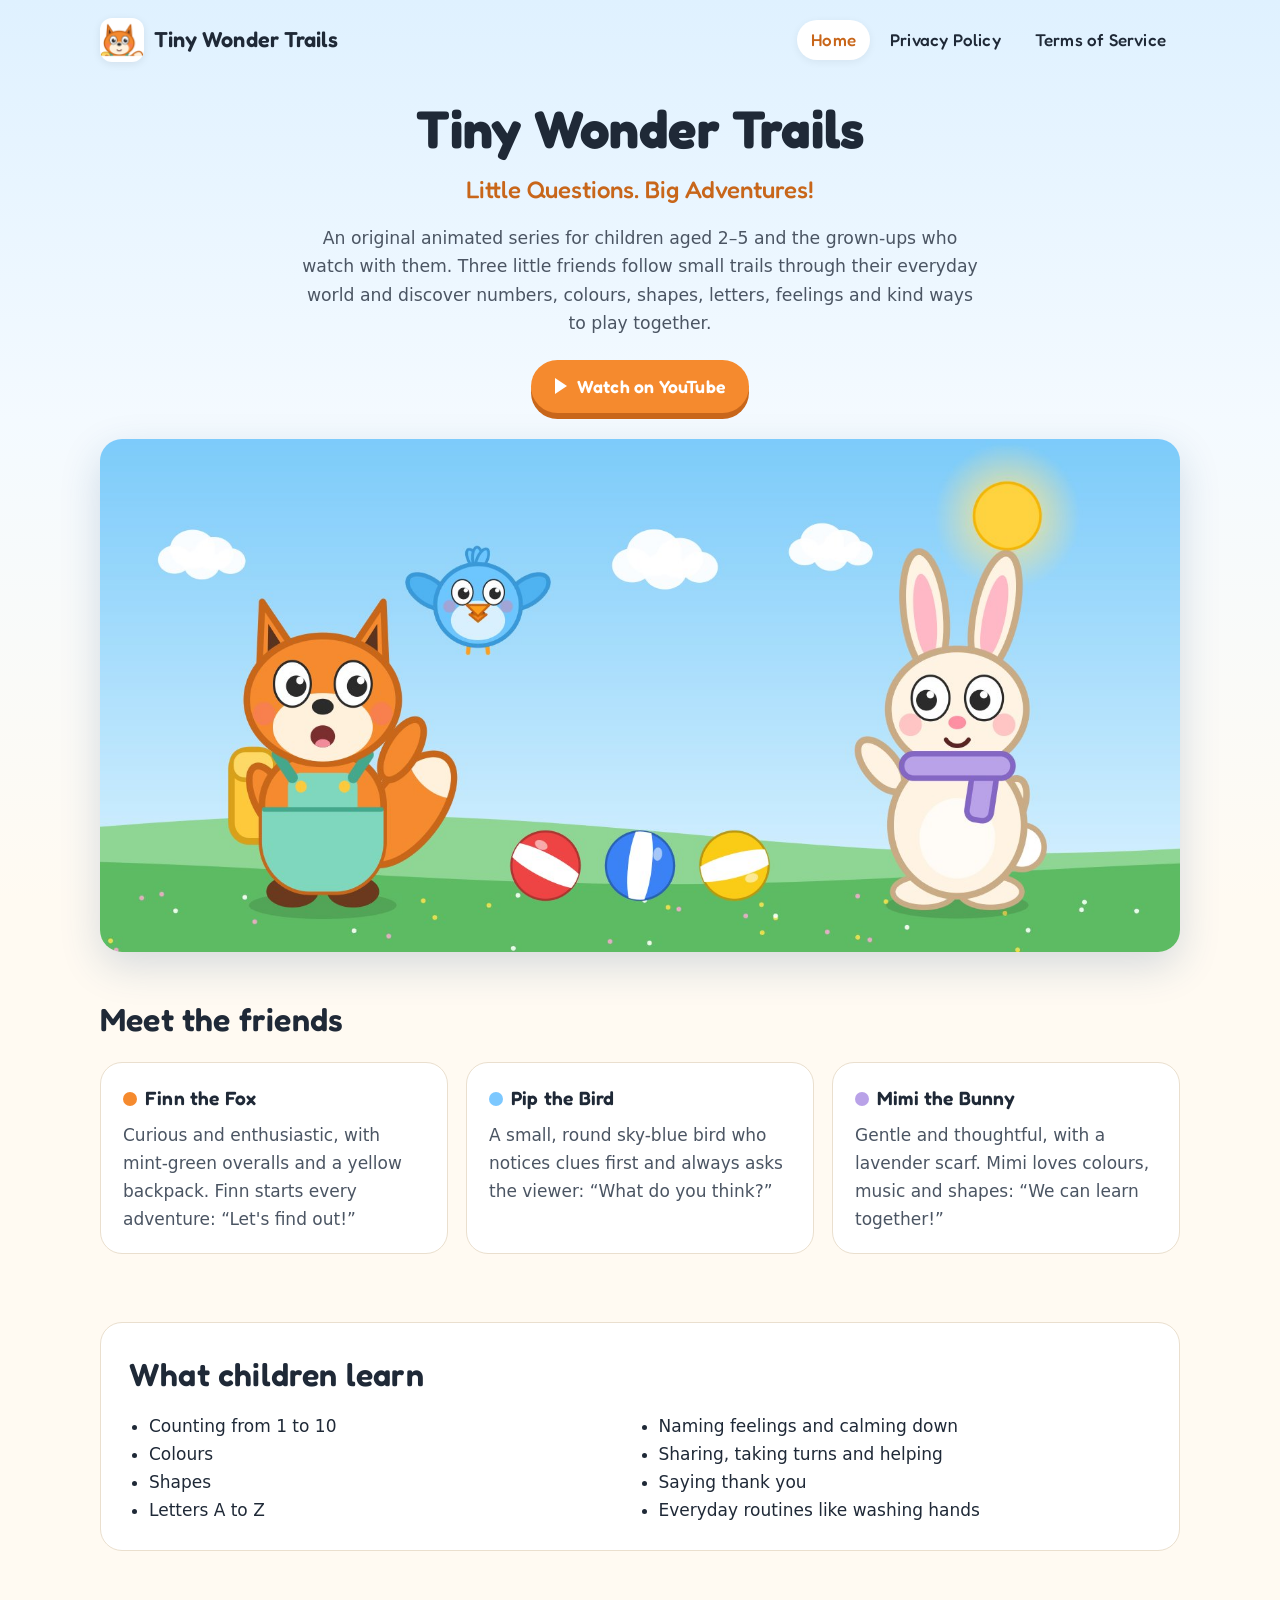
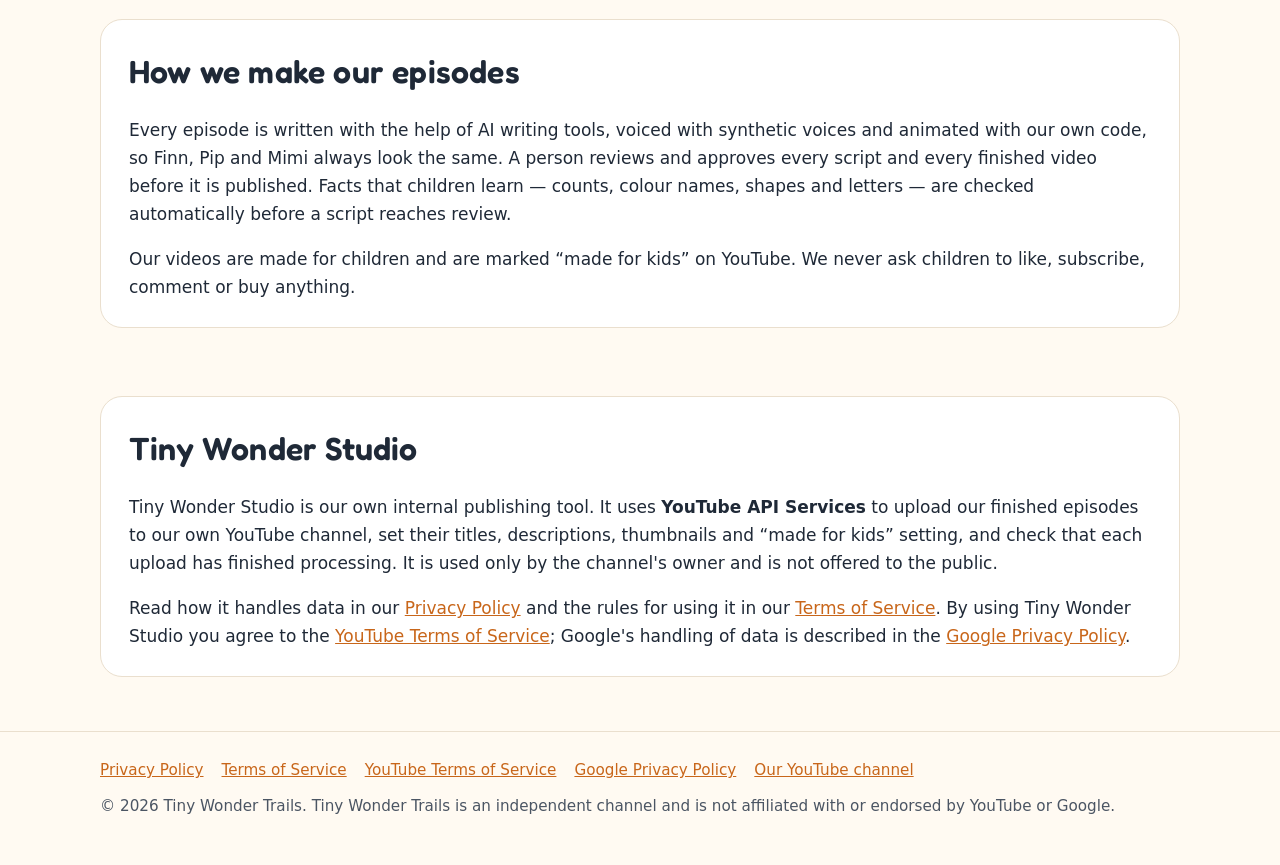
==== index.html @ 5b2956e0 "Tiny Wonder Trails website: home, privacy policy, terms of service Co-Authored-By: Claude Opus 5.5 <" ====
<!doctype html>
<html lang="en">
<head>
  <meta charset="utf-8">
  <meta name="viewport" content="width=device-width, initial-scale=1">
  <title>Tiny Wonder Trails — Little Questions. Big Adventures!</title>
  <meta name="description" content="Tiny Wonder Trails is an original animated series for children aged 2–5. Finn the Fox, Pip the Bird and Mimi the Bunny explore numbers, colours, shapes, letters, feelings and kindness.">
  <link rel="icon" type="image/png" href="img/favicon-32.png">
  <link rel="apple-touch-icon" href="img/icon-180.png">
  <link rel="stylesheet" href="style.css">
</head>
<body>
  <header class="site-header">
    <div class="wrap">
      <a class="brand" href="./"><img src="img/icon-180.png" alt="">Tiny Wonder Trails</a>
      <nav aria-label="Main">
        <a href="./" aria-current="page">Home</a>
        <a href="privacy.html">Privacy Policy</a>
        <a href="terms.html">Terms of Service</a>
      </nav>
    </div>
  </header>

  <main>
    <section class="hero">
      <div class="wrap">
        <h1>Tiny Wonder Trails</h1>
        <p class="tagline">Little Questions. Big Adventures!</p>
        <p class="lead">An original animated series for children aged 2–5 and the grown-ups who watch with them.
          Three little friends follow small trails through their everyday world and discover numbers, colours,
          shapes, letters, feelings and kind ways to play together.</p>
        <a class="button" href="https://www.youtube.com/channel/UCV4eer0ZfYjGagVnBDitxRQ" rel="noopener">
          <span class="play" aria-hidden="true"></span> Watch on YouTube
        </a>
        <div class="hero-art">
          <img src="img/hero.jpg" width="1600" height="760"
               alt="Finn the Fox, Pip the Bird and Mimi the Bunny waving in a sunny park next to a red, a blue and a yellow ball">
        </div>
      </div>
    </section>

    <section>
      <div class="wrap">
        <h2>Meet the friends</h2>
        <div class="cards">
          <div class="card">
            <h3><span class="dot" style="background:var(--fox)"></span>Finn the Fox</h3>
            <p>Curious and enthusiastic, with mint-green overalls and a yellow backpack. Finn starts every adventure: “Let's find out!”</p>
          </div>
          <div class="card">
            <h3><span class="dot" style="background:var(--sky-deep)"></span>Pip the Bird</h3>
            <p>A small, round sky-blue bird who notices clues first and always asks the viewer: “What do you think?”</p>
          </div>
          <div class="card">
            <h3><span class="dot" style="background:var(--lavender)"></span>Mimi the Bunny</h3>
            <p>Gentle and thoughtful, with a lavender scarf. Mimi loves colours, music and shapes: “We can learn together!”</p>
          </div>
        </div>
      </div>
    </section>

    <section>
      <div class="wrap panel">
        <h2>What children learn</h2>
        <ul class="learn">
          <li>Counting from 1 to 10</li>
          <li>Colours</li>
          <li>Shapes</li>
          <li>Letters A to Z</li>
          <li>Naming feelings and calming down</li>
          <li>Sharing, taking turns and helping</li>
          <li>Saying thank you</li>
          <li>Everyday routines like washing hands</li>
        </ul>
      </div>
    </section>

    <section>
      <div class="wrap panel">
        <h2>How we make our episodes</h2>
        <p>Every episode is written with the help of AI writing tools, voiced with synthetic voices and animated
          with our own code, so Finn, Pip and Mimi always look the same. A person reviews and approves every script
          and every finished video before it is published. Facts that children learn — counts, colour names, shapes
          and letters — are checked automatically before a script reaches review.</p>
        <p>Our videos are made for children and are marked “made for kids” on YouTube. We never ask children to
          like, subscribe, comment or buy anything.</p>
      </div>
    </section>

    <section id="studio">
      <div class="wrap panel">
        <h2>Tiny Wonder Studio</h2>
        <p>Tiny Wonder Studio is our own internal publishing tool. It uses <strong>YouTube API Services</strong>
          to upload our finished episodes to our own YouTube channel, set their titles, descriptions, thumbnails and
          “made for kids” setting, and check that each upload has finished processing. It is used only by the
          channel's owner and is not offered to the public.</p>
        <p>Read how it handles data in our <a href="privacy.html">Privacy Policy</a> and the rules for using it in our
          <a href="terms.html">Terms of Service</a>. By using Tiny Wonder Studio you agree to the
          <a href="https://www.youtube.com/t/terms" rel="noopener">YouTube Terms of Service</a>; Google's handling of data
          is described in the <a href="http://www.google.com/policies/privacy" rel="noopener">Google Privacy Policy</a>.</p>
      </div>
    </section>
  </main>

  <footer class="site-footer">
    <div class="wrap">
      <div class="links">
        <a href="privacy.html">Privacy Policy</a>
        <a href="terms.html">Terms of Service</a>
        <a href="https://www.youtube.com/t/terms" rel="noopener">YouTube Terms of Service</a>
        <a href="http://www.google.com/policies/privacy" rel="noopener">Google Privacy Policy</a>
        <a href="https://www.youtube.com/channel/UCV4eer0ZfYjGagVnBDitxRQ" rel="noopener">Our YouTube channel</a>
      </div>
      <p>© 2026 Tiny Wonder Trails. Tiny Wonder Trails is an independent channel and is not affiliated with or endorsed by YouTube or Google.</p>
    </div>
  </footer>
</body>
</html>
---- style.css ----
/* Tiny Wonder Trails — static site. No external requests: fonts and images are self-hosted. */
@font-face {
  font-family: "Fredoka";
  src: url("fonts/Fredoka.ttf") format("truetype");
  font-weight: 300 700;
  font-display: swap;
}

:root {
  --sky: #dff1ff;
  --sky-deep: #7cc8ff;
  --cream: #fffaf2;
  --ink: #1f2937;
  --ink-soft: #4b5563;
  --fox: #f58a2e;
  --fox-deep: #c8661a;
  --mint: #7fd8be;
  --lavender: #b9a2e8;
  --bird: #3a9ad9;
  --line: #eadfce;
  --radius: 22px;
}

* { box-sizing: border-box; }

html { -webkit-text-size-adjust: 100%; background: var(--cream); }

body {
  margin: 0;
  min-height: 100vh;
  background: linear-gradient(180deg, var(--sky) 0, #f4faff 420px, var(--cream) 900px) no-repeat;
  color: var(--ink);
  font: 17px/1.65 system-ui, -apple-system, "Segoe UI", Roboto, Ubuntu, sans-serif;
}

h1, h2, h3, .brand, .button, nav a {
  font-family: "Fredoka", system-ui, sans-serif;
  letter-spacing: 0.2px;
}

h1 { font-size: clamp(2.1rem, 5vw, 3.3rem); line-height: 1.1; margin: 0 0 12px; font-weight: 700; }
h2 { font-size: clamp(1.5rem, 3.2vw, 2rem); margin: 0 0 10px; font-weight: 600; }
h3 { font-size: 1.2rem; margin: 18px 0 6px; font-weight: 600; }

a { color: var(--fox-deep); }
a:hover { color: var(--fox); }

.wrap { width: min(1080px, 100% - 32px); margin-inline: auto; }

/* header */
.site-header { padding: 18px 0; }
.site-header .wrap { display: flex; align-items: center; justify-content: space-between; gap: 16px; flex-wrap: wrap; }
.brand { display: flex; align-items: center; gap: 10px; text-decoration: none; color: var(--ink); font-size: 1.35rem; font-weight: 600; }
.brand img { width: 44px; height: 44px; border-radius: 12px; background: #fff; box-shadow: 0 2px 8px rgb(0 0 0 / 0.08); }
nav { display: flex; gap: 6px; flex-wrap: wrap; }
nav a { text-decoration: none; color: var(--ink); padding: 6px 14px; border-radius: 999px; font-weight: 500; }
nav a:hover, nav a[aria-current="page"] { background: #fff; color: var(--fox-deep); box-shadow: 0 2px 8px rgb(0 0 0 / 0.06); }

/* hero */
.hero { padding: 20px 0 8px; text-align: center; }
.tagline { font-family: "Fredoka", system-ui, sans-serif; color: var(--fox-deep); font-size: clamp(1.15rem, 2.6vw, 1.5rem); font-weight: 500; margin: 0 0 14px; }
.lead { max-width: 680px; margin: 0 auto 22px; color: var(--ink-soft); font-size: 1.08rem; }
.hero-art { margin: 26px auto 0; border-radius: var(--radius); overflow: hidden; box-shadow: 0 14px 40px rgb(30 80 130 / 0.18); }
.hero-art img { display: block; width: 100%; height: auto; }

.button {
  display: inline-flex; align-items: center; gap: 10px;
  background: var(--fox); color: #fff; text-decoration: none;
  padding: 12px 24px; border-radius: 999px; font-weight: 600; font-size: 1.1rem;
  box-shadow: 0 6px 0 var(--fox-deep);
  transition: transform 0.12s ease, box-shadow 0.12s ease;
}
.button:hover { color: #fff; transform: translateY(2px); box-shadow: 0 4px 0 var(--fox-deep); }
.play { width: 0; height: 0; border-left: 12px solid #fff; border-top: 8px solid transparent; border-bottom: 8px solid transparent; }

/* sections */
section { padding: 34px 0; }
.cards { display: grid; grid-template-columns: repeat(auto-fit, minmax(230px, 1fr)); gap: 18px; margin-top: 16px; }
.card { background: #fff; border: 1px solid var(--line); border-radius: var(--radius); padding: 20px 22px; }
.card h3 { margin-top: 0; }
.card p { margin: 0; color: var(--ink-soft); }
.dot { display: inline-block; width: 14px; height: 14px; border-radius: 50%; margin-right: 8px; vertical-align: -1px; }

.panel { background: #fff; border: 1px solid var(--line); border-radius: var(--radius); padding: 26px 28px; }
.panel p:last-child { margin-bottom: 0; }

ul.learn { columns: 2 220px; padding-left: 20px; margin: 10px 0 0; }

/* legal pages */
.doc { background: #fff; border: 1px solid var(--line); border-radius: var(--radius); padding: clamp(22px, 4vw, 44px); margin: 10px auto 30px; }
.doc h2 { margin-top: 30px; font-size: 1.45rem; }
.doc h2:first-of-type { margin-top: 18px; }
.doc .meta { color: var(--ink-soft); margin-top: 0; }
.doc li { margin-bottom: 6px; }
.note { background: #f3fbf8; border-left: 5px solid var(--mint); padding: 12px 16px; border-radius: 10px; }
code { background: #f5efe6; padding: 1px 6px; border-radius: 6px; font-size: 0.95em; }

/* footer */
.site-footer { border-top: 1px solid var(--line); margin-top: 20px; padding: 26px 0 40px; color: var(--ink-soft); font-size: 0.95rem; }
.site-footer .links { display: flex; flex-wrap: wrap; gap: 6px 18px; margin-bottom: 10px; }
.site-footer p { margin: 6px 0; }

@media (max-width: 560px) {
  body { font-size: 16px; }
  .panel, .card { padding: 18px; }
}
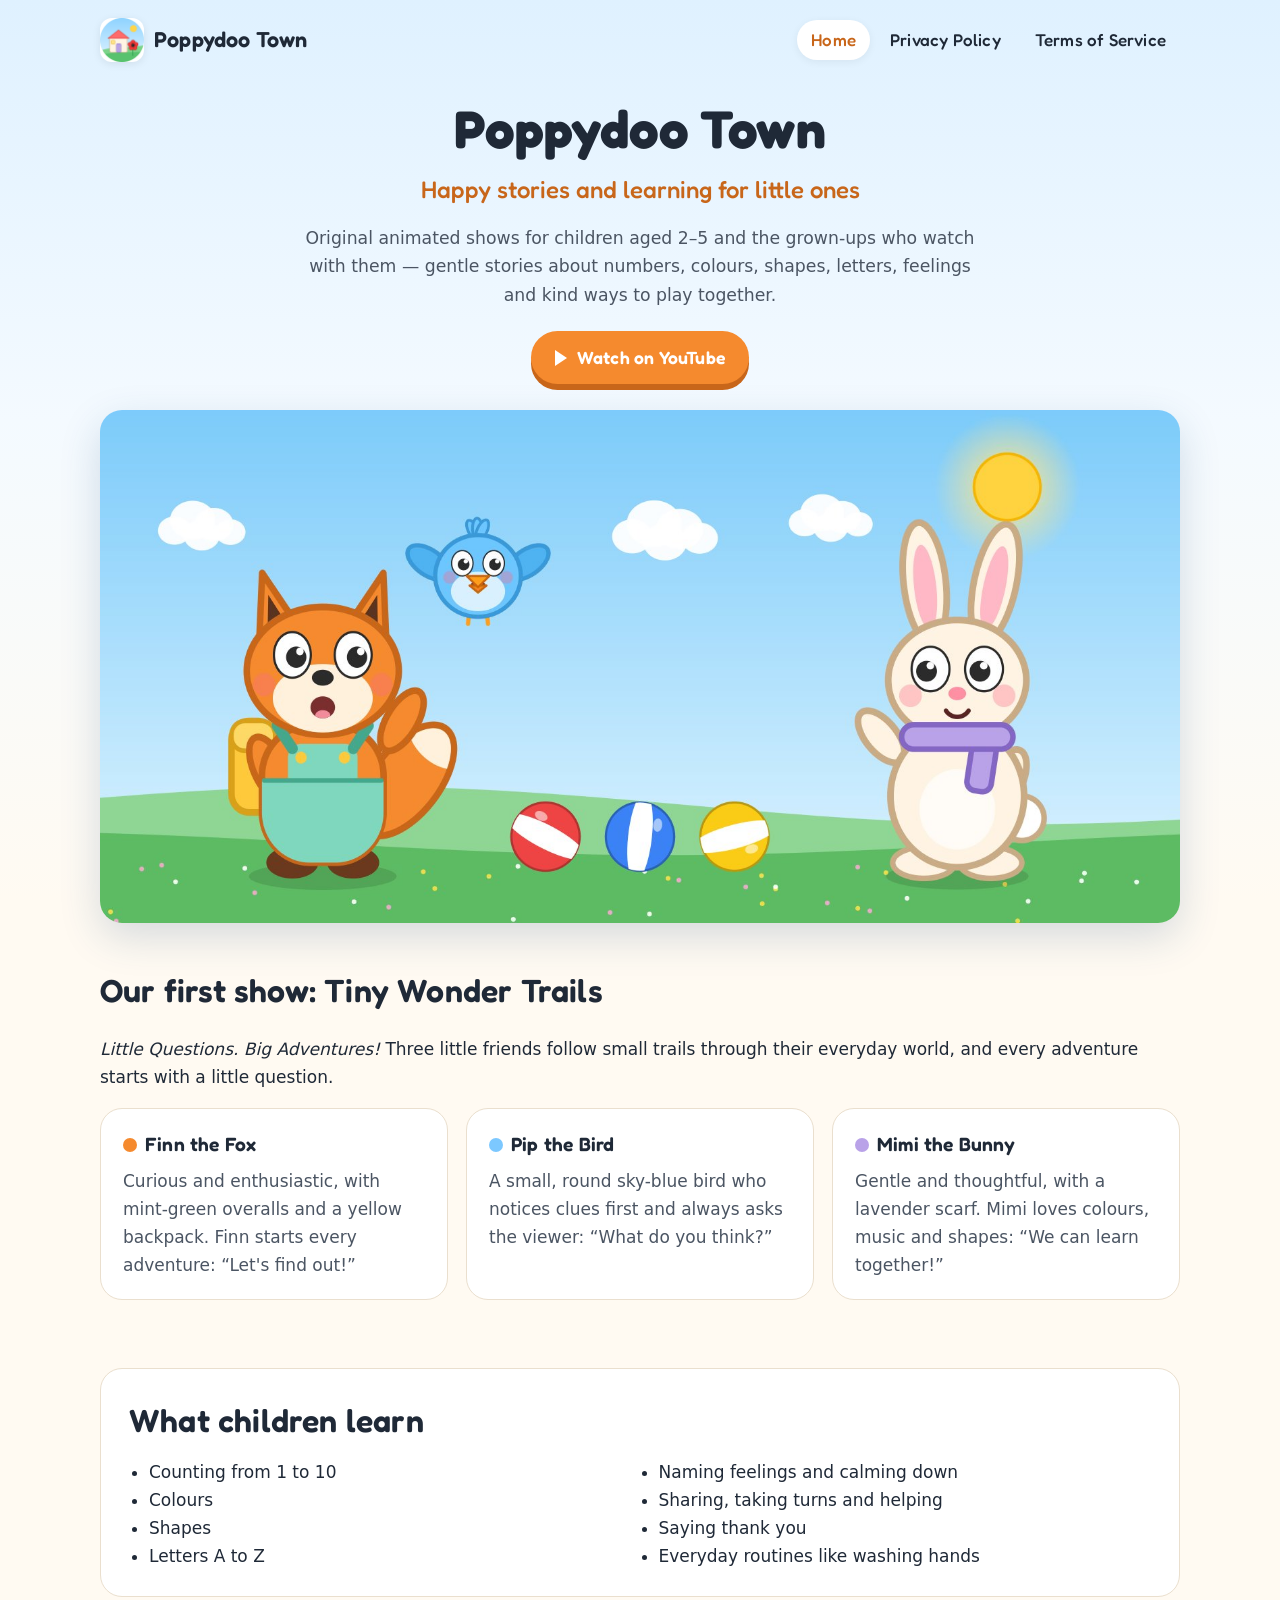
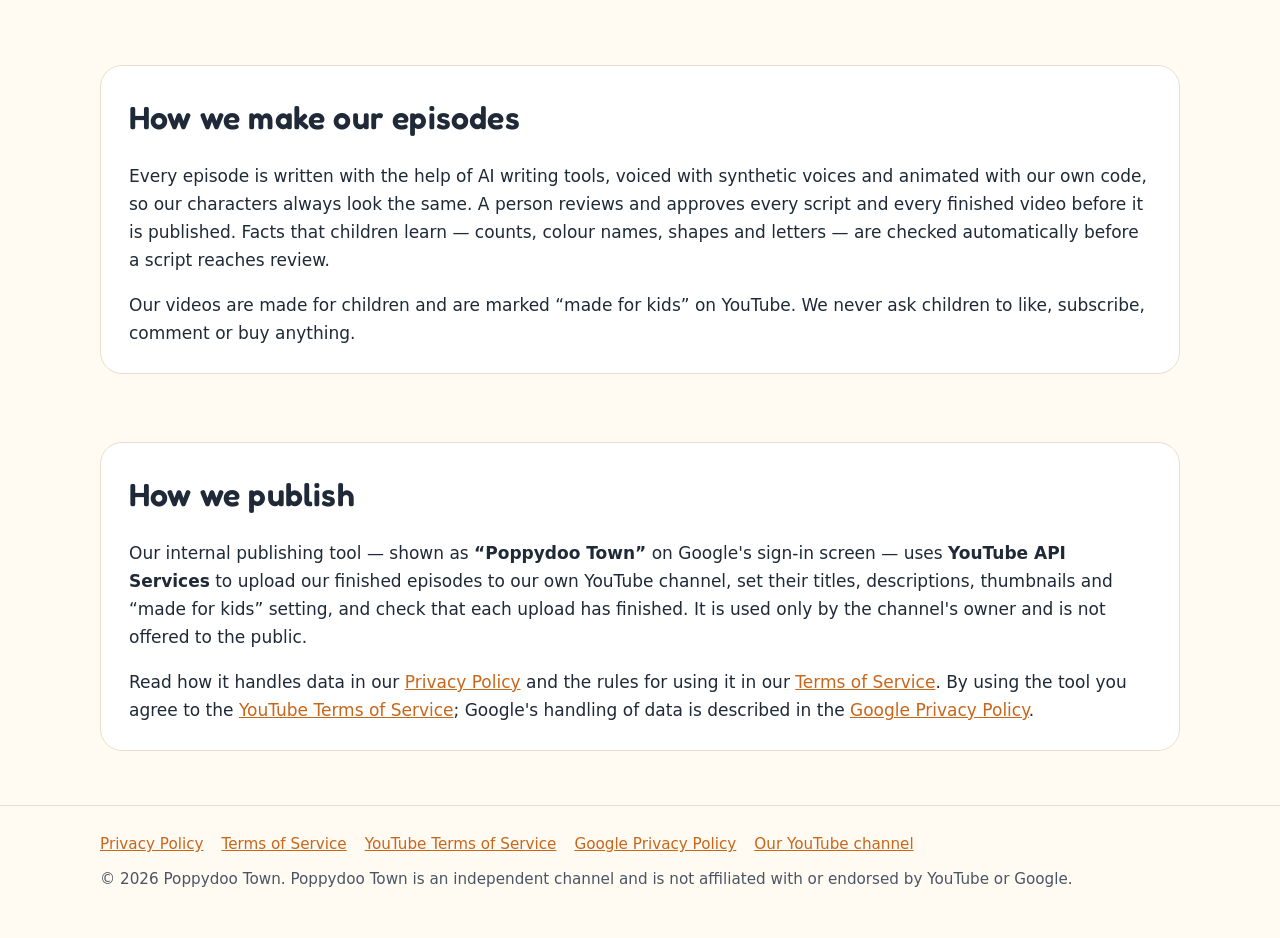
==== commit f3fa8abd: "Rebrand website to Poppydoo Town Co-Authored-By: Claude Opus 5.5 <noreply@anthropic.com>" ====
--- a/index.html
+++ b/index.html
@@ -3,8 +3,8 @@
 <head>
   <meta charset="utf-8">
   <meta name="viewport" content="width=device-width, initial-scale=1">
-  <title>Tiny Wonder Trails — Little Questions. Big Adventures!</title>
-  <meta name="description" content="Tiny Wonder Trails is an original animated series for children aged 2–5. Finn the Fox, Pip the Bird and Mimi the Bunny explore numbers, colours, shapes, letters, feelings and kindness.">
+  <title>Poppydoo Town — happy stories and learning for little ones</title>
+  <meta name="description" content="Poppydoo Town is a YouTube channel of original animated shows for children aged 2–5. Our first show, Tiny Wonder Trails, follows Finn the Fox, Pip the Bird and Mimi the Bunny as they explore numbers, colours, shapes, letters, feelings and kindness.">
   <link rel="icon" type="image/png" href="img/favicon-32.png">
   <link rel="apple-touch-icon" href="img/icon-180.png">
   <link rel="stylesheet" href="style.css">
@@ -12,7 +12,7 @@
 <body>
   <header class="site-header">
     <div class="wrap">
-      <a class="brand" href="./"><img src="img/icon-180.png" alt="">Tiny Wonder Trails</a>
+      <a class="brand" href="./"><img src="img/icon-180.png" alt="">Poppydoo Town</a>
       <nav aria-label="Main">
         <a href="./" aria-current="page">Home</a>
         <a href="privacy.html">Privacy Policy</a>
@@ -24,24 +24,25 @@
   <main>
     <section class="hero">
       <div class="wrap">
-        <h1>Tiny Wonder Trails</h1>
-        <p class="tagline">Little Questions. Big Adventures!</p>
-        <p class="lead">An original animated series for children aged 2–5 and the grown-ups who watch with them.
-          Three little friends follow small trails through their everyday world and discover numbers, colours,
-          shapes, letters, feelings and kind ways to play together.</p>
+        <h1>Poppydoo Town</h1>
+        <p class="tagline">Happy stories and learning for little ones</p>
+        <p class="lead">Original animated shows for children aged 2–5 and the grown-ups who watch with them —
+          gentle stories about numbers, colours, shapes, letters, feelings and kind ways to play together.</p>
         <a class="button" href="https://www.youtube.com/channel/UCV4eer0ZfYjGagVnBDitxRQ" rel="noopener">
           <span class="play" aria-hidden="true"></span> Watch on YouTube
         </a>
         <div class="hero-art">
           <img src="img/hero.jpg" width="1600" height="760"
-               alt="Finn the Fox, Pip the Bird and Mimi the Bunny waving in a sunny park next to a red, a blue and a yellow ball">
+               alt="Finn the Fox, Pip the Bird and Mimi the Bunny from Tiny Wonder Trails waving in a sunny park next to a red, a blue and a yellow ball">
         </div>
       </div>
     </section>
 
     <section>
       <div class="wrap">
-        <h2>Meet the friends</h2>
+        <h2>Our first show: Tiny Wonder Trails</h2>
+        <p><em>Little Questions. Big Adventures!</em> Three little friends follow small trails through their everyday
+          world, and every adventure starts with a little question.</p>
         <div class="cards">
           <div class="card">
             <h3><span class="dot" style="background:var(--fox)"></span>Finn the Fox</h3>
@@ -79,7 +80,7 @@
       <div class="wrap panel">
         <h2>How we make our episodes</h2>
         <p>Every episode is written with the help of AI writing tools, voiced with synthetic voices and animated
-          with our own code, so Finn, Pip and Mimi always look the same. A person reviews and approves every script
+          with our own code, so our characters always look the same. A person reviews and approves every script
           and every finished video before it is published. Facts that children learn — counts, colour names, shapes
           and letters — are checked automatically before a script reaches review.</p>
         <p>Our videos are made for children and are marked “made for kids” on YouTube. We never ask children to
@@ -89,13 +90,13 @@
 
     <section id="studio">
       <div class="wrap panel">
-        <h2>Tiny Wonder Studio</h2>
-        <p>Tiny Wonder Studio is our own internal publishing tool. It uses <strong>YouTube API Services</strong>
-          to upload our finished episodes to our own YouTube channel, set their titles, descriptions, thumbnails and
-          “made for kids” setting, and check that each upload has finished processing. It is used only by the
-          channel's owner and is not offered to the public.</p>
+        <h2>How we publish</h2>
+        <p>Our internal publishing tool — shown as <strong>“Poppydoo Town”</strong> on Google's sign-in screen —
+          uses <strong>YouTube API Services</strong> to upload our finished episodes to our own YouTube channel, set
+          their titles, descriptions, thumbnails and “made for kids” setting, and check that each upload has finished.
+          It is used only by the channel's owner and is not offered to the public.</p>
         <p>Read how it handles data in our <a href="privacy.html">Privacy Policy</a> and the rules for using it in our
-          <a href="terms.html">Terms of Service</a>. By using Tiny Wonder Studio you agree to the
+          <a href="terms.html">Terms of Service</a>. By using the tool you agree to the
           <a href="https://www.youtube.com/t/terms" rel="noopener">YouTube Terms of Service</a>; Google's handling of data
           is described in the <a href="http://www.google.com/policies/privacy" rel="noopener">Google Privacy Policy</a>.</p>
       </div>
@@ -111,7 +112,7 @@
         <a href="http://www.google.com/policies/privacy" rel="noopener">Google Privacy Policy</a>
         <a href="https://www.youtube.com/channel/UCV4eer0ZfYjGagVnBDitxRQ" rel="noopener">Our YouTube channel</a>
       </div>
-      <p>© 2026 Tiny Wonder Trails. Tiny Wonder Trails is an independent channel and is not affiliated with or endorsed by YouTube or Google.</p>
+      <p>© 2026 Poppydoo Town. Poppydoo Town is an independent channel and is not affiliated with or endorsed by YouTube or Google.</p>
     </div>
   </footer>
 </body>
